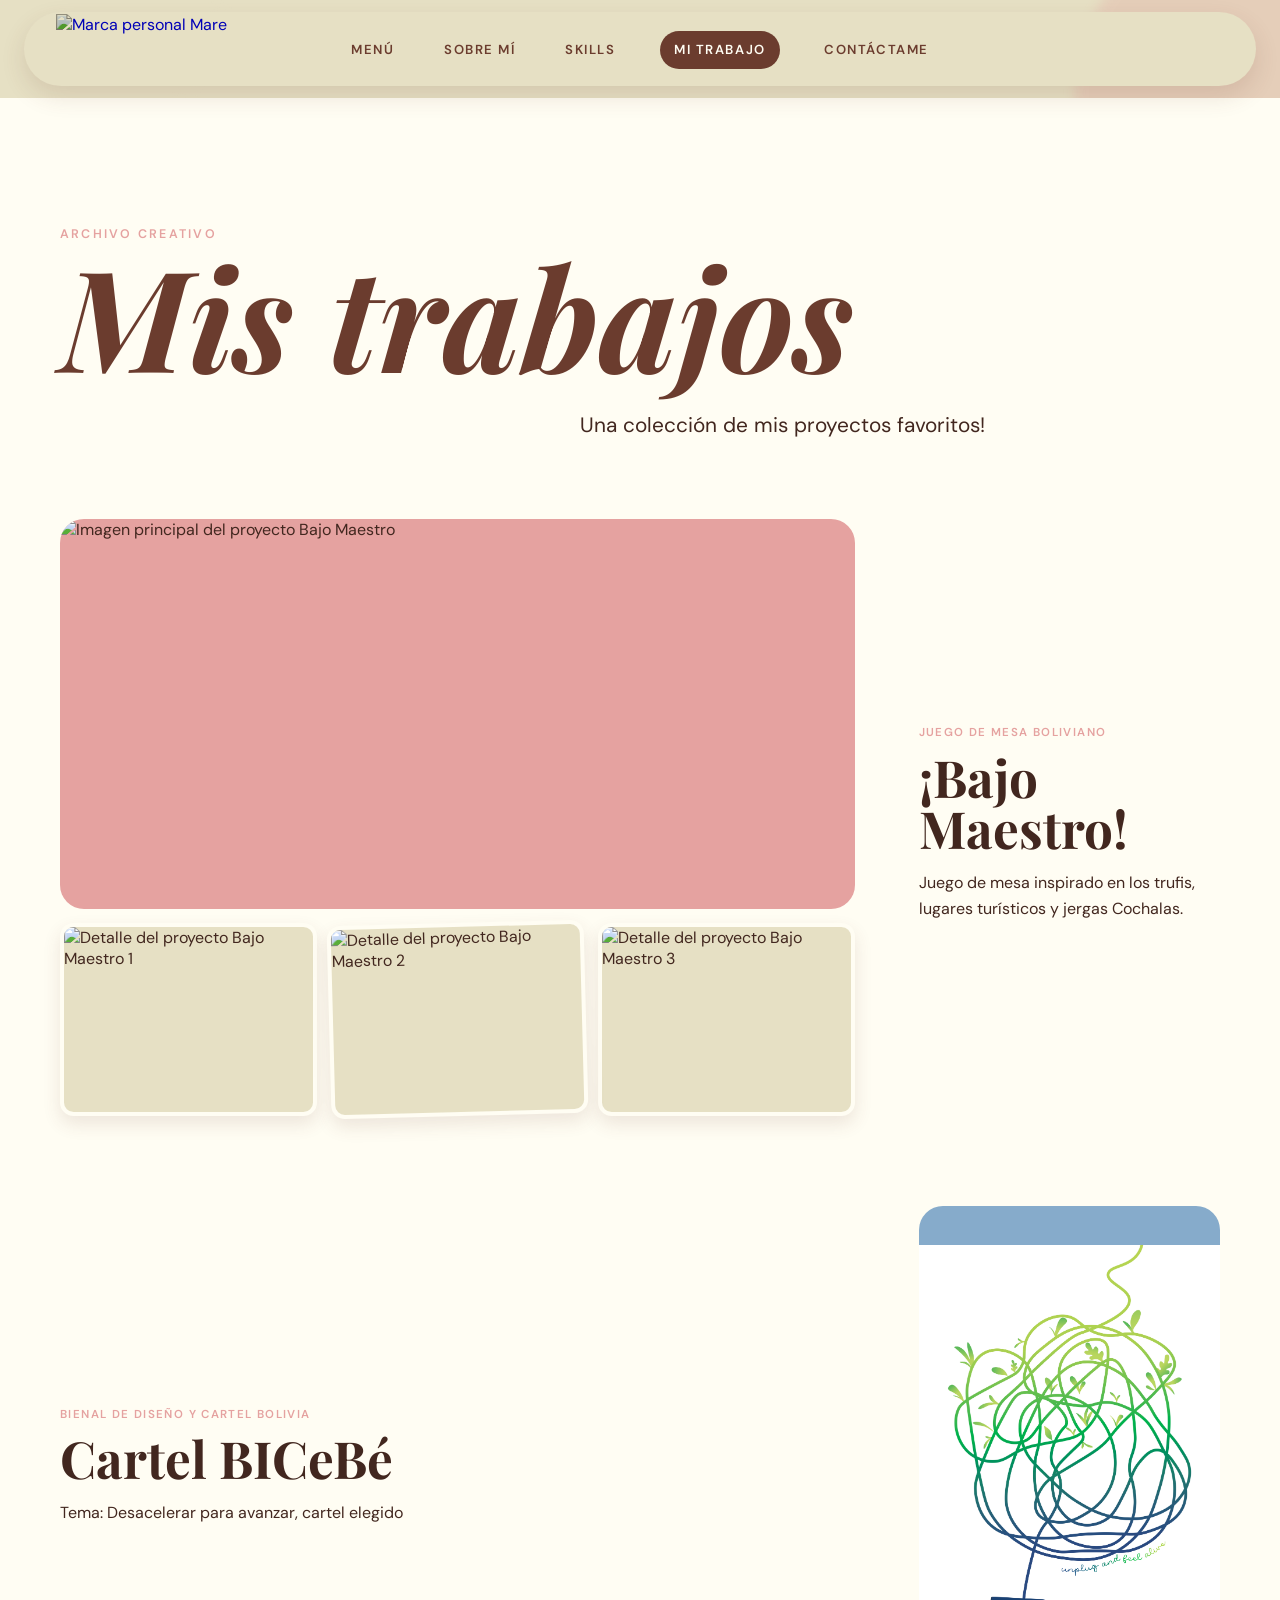
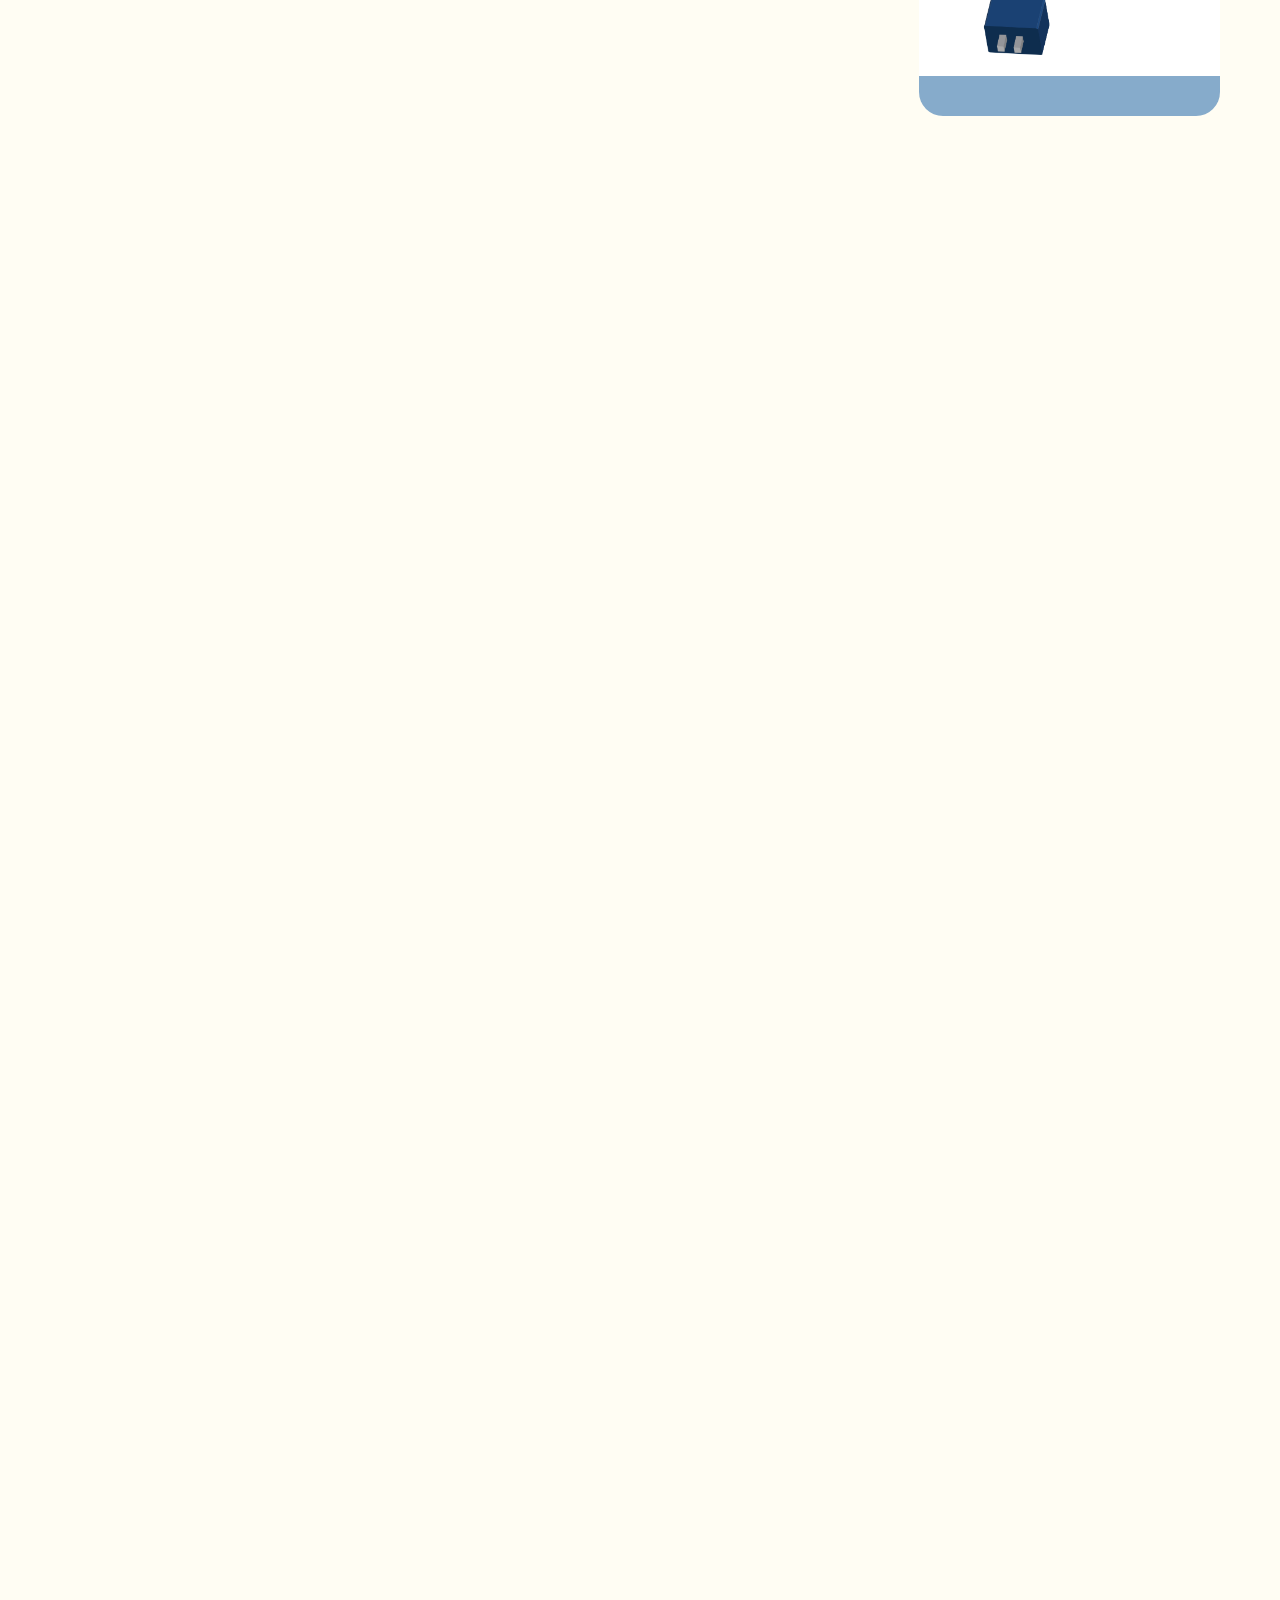
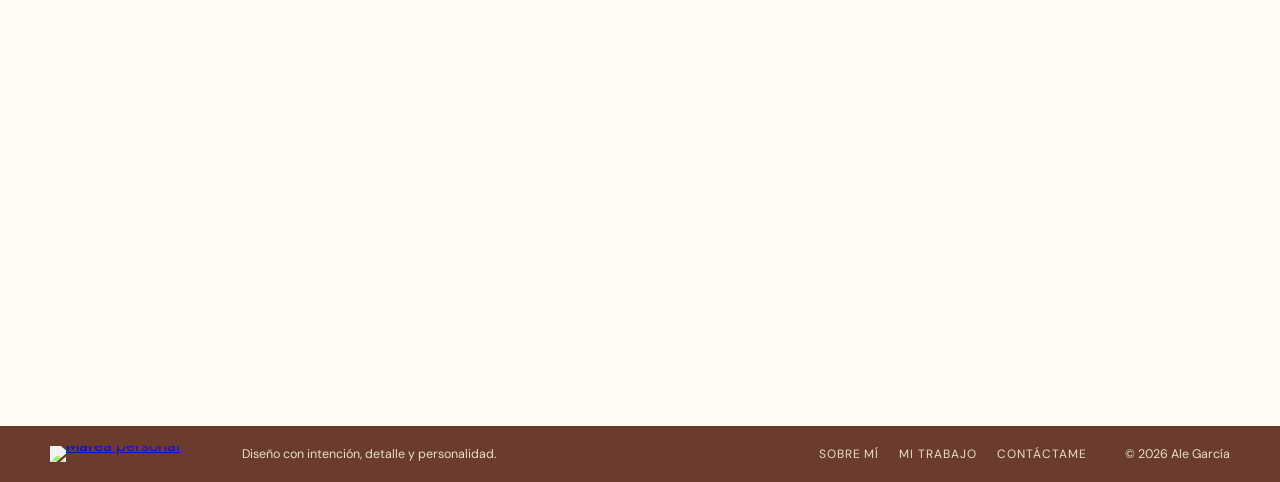
==== work.html @ 3af141eb "Add files via upload" ====
<!doctype html>
<html lang="es">

<head>
  <meta charset="UTF-8">
  <meta name="viewport" content="width=device-width, initial-scale=1.0">
  <meta name="description" content="Selección de proyectos creativos y digitales de Ale.">
  <title>Mi trabajo | Portfolio Ale Garcia</title>
  <link rel="preconnect" href="https://fonts.googleapis.com">
  <link rel="preconnect" href="https://fonts.gstatic.com" crossorigin>
  <link
    href="https://fonts.googleapis.com/css2?family=DM+Sans:wght@400;500;600&family=Playfair+Display:ital,wght@0,600;1,600&display=swap"
    rel="stylesheet">
  <link rel="stylesheet" href="styles.css">
</head>

<body class="inner-page">
  <header class="inner-header">
    <nav class="navbar" aria-label="Navegación principal">
      <a class="brand" href="index.html#home" aria-label="Ir al inicio">
        <img src="marcamare1.png" alt="Marca personal Mare">
      </a>
      <button class="menu-toggle" type="button" aria-expanded="false" aria-controls="main-menu" aria-label="Abrir menú">
        <span></span><span></span><span></span>
      </button>
      <ul class="nav-links" id="main-menu">
        <li><a class="nav-link" href="index.html#home">Menú</a></li>
        <li><a class="nav-link" href="index.html#about">Sobre mí</a></li>
        <li><a class="nav-link" href="index.html#skills">Skills</a></li>
        <li><a class="nav-link active" href="work.html" aria-current="page">Mi trabajo</a></li>
        <li><a class="nav-link" href="contact.html">contáctame</a></li>
      </ul>
    </nav>
  </header>

  <main class="page-main">
    <section class="page-intro reveal is-visible">
      <p class="eyebrow">Archivo creativo</p>
      <h1>Mis trabajos</h1>
      <p>Una colección de mis proyectos favoritos!</p>
    </section>

    <section class="projects-section" aria-label="Lista de proyectos">
      <article class="project-card project-pink reveal">
        <div class="project-gallery">
          <div class="project-visual project-visual-main">
            <img src="bajoomaestro.png" alt="Imagen principal del proyecto Bajo Maestro">
          </div>
          <div class="project-mini-grid" aria-label="Imágenes adicionales del proyecto">
            <figure class="project-mini-card"><img src="cartaamar.png" alt="Detalle del proyecto Bajo Maestro 1">
            </figure>
            <figure class="project-mini-card"><img src="cartamora.png" alt="Detalle del proyecto Bajo Maestro 2">
            </figure>
            <figure class="project-mini-card"><img src="cartaroja.png" alt="Detalle del proyecto Bajo Maestro 3">
            </figure>
          </div>
        </div>
        <div class="project-info">
          <p>Juego de mesa Boliviano</p>
          <h2>¡Bajo Maestro!</h2><span>Juego de mesa inspirado en los trufis, lugares turísticos y jergas
            Cochalas.</span>
        </div>
      </article>
      <article class="project-card project-blue reveal">
        <div class="project-visual">
          <img src="cartelbicebe.jpg" alt="Imagen principal del proyecto de experiencia web">
        </div>
        <div class="project-info">
          <p>Bienal de diseño y cartel Bolivia</p>
          <h2>Cartel BICeBé</h2><span>Tema: Desacelerar para avanzar, cartel elegido</span>
        </div>
      </article>
      <article class="project-card project-cream reveal">
        <div class="project-visual project-video-card" tabindex="0" role="button"
          data-youtube-url="https://www.youtube.com/watch?v=3AaPkpNVSSI"
          aria-label="Reproducir video de YouTube del proyecto de modelado 3D">
          <img class="project-video-poster" src="habitacion.png" alt="Vista previa del proyecto de modelado 3D">
          <div class="project-youtube" aria-hidden="true"></div>
          <h2 span class="video-hint">Pasa el cursor para reproducir</h2>
        </div>
        <div class="project-info">
          <p>Diseñ0 3D</p>
          <h2>Modelado 3D</h2><span>Creación de una tienda de vinilos en blender.</span>
        </div>
      </article>

      <div class="project-pair-row reveal" aria-label="Proyectos de diseño web">
        <div class="project-pair-heading">
          <p>Páginas web</p>
          <h2>Diseño web</h2>
          <span>Páginas web creadas con Visual Studio Code.</span>
        </div>
        <article class="project-card project-card-compact project-blue">
          <div class="project-visual project-image-landscape">
            <img src="flores.png" alt="Captura horizontal del primer proyecto web">
          </div>
        </article>

        <article class="project-card project-card-compact project-blue">
          <div class="project-visual project-image-landscape">
            <img src="annacokis.png" alt="Captura horizontal del segundo proyecto web">
          </div>
        </article>
      </div>

      <article class="project-card project-pink reveal">
        <div class="project-visual project-video-card" tabindex="0" role="button"
          data-youtube-url="https://www.youtube.com/watch?v=VHqSiFZloh0"
          aria-label="Reproducir video de YouTube del proyecto audiovisual 05">
          <img class="project-video-poster" src="cholita.png" alt="Vista previa del proyecto audiovisual 05">
          <div class="project-youtube" aria-hidden="true"></div>
          <h2 span class="video-hint">Pasa el cursor para reproducir</h2>
        </div>
        <div class="project-info">
          <p>Modeling digital</p>
          <h2>Cholita sin cabeza 3D</h2>
          <span>Creación de personaje esculpido en 3d en blender, de la leyende boliviana "La cholita sin
            cabeza".</span>
        </div>
      </article>
    </section>
  </main>

  <footer class="site-footer">
    <div class="footer-inner">
      <a class="footer-mark" href="index.html"><img src="maremarca.png" alt="Marca personal Mare"></a>
      <p>Diseño con intención, detalle y personalidad.</p>
      <nav class="footer-links" aria-label="Navegación del pie de página"><a href="index.html#about">Sobre mí</a><a
          href="work.html">Mi trabajo</a><a href="contact.html">contáctame</a></nav>
      <small>© <span data-current-year></span> Ale García</small>
    </div>
  </footer>
  <script src="https://code.jquery.com/jquery-3.7.1.min.js"></script>
  <script src="main.js"></script>
  <script src="jquery-interactions.js"></script>
</body>

</html>
---- styles.css ----
:root {
  --pastel-pink: #e5a2a0;
  --irish-coffee: #6b3c2e;
  --pearl-bush: #e6e0c4;
  --glacier: #86abcb;
  --ink: #42271f;
  --paper: #fffdf3;
  --nav-height: 5.5rem;
}

*,
*::before,
*::after {
  box-sizing: border-box;
}

html {
  scroll-behavior: smooth;
  scroll-padding-top: var(--nav-height);
}

body {
  margin: 0;
  overflow-x: clip;
  color: var(--ink);
  background: var(--pearl-bush);
  font-family: "DM Sans", sans-serif;
}

img,
svg {
  max-width: 100%;
}

main {
  overflow: hidden;
}

button,
a {
  -webkit-tap-highlight-color: transparent;
}

.site-header {
  position: relative;
  display: flex;
  min-height: 100svh;
  flex-direction: column;
  overflow: visible;
  padding-top: calc(4.65rem + 1.6rem);
  background: var(--glacier);
  isolation: auto;
}

.site-header::before,
.site-header::after,
.inner-header::before,
.inner-header::after {
  position: absolute;
  z-index: -1;
  width: clamp(12rem, 26vw, 26rem);
  aspect-ratio: 1;
  border-radius: 50%;
  content: "";
  filter: blur(6px);
  opacity: 0.28;
  pointer-events: none;
}

.site-header::before,
.inner-header::before {
  top: -11rem;
  left: -7rem;
  background: var(--pearl-bush);
  animation: floating-shape 9s ease-in-out infinite alternate;
}

.site-header::after,
.inner-header::after {
  right: -8rem;
  bottom: -10rem;
  background: var(--pastel-pink);
  animation: floating-shape 11s ease-in-out 1s infinite alternate-reverse;
}

.site-header::before,
.site-header::after {
  display: none;
}

.navbar {
  position: fixed;
  z-index: 1000;
  top: 0;
  right: 0;
  left: 0;
  display: grid;
  grid-template-columns: minmax(190px, 0.7fr) auto minmax(190px, 0.7fr);
  gap: 1.5rem;
  align-items: center;
  width: min(1280px, calc(100% - 3rem));
  min-height: 4.65rem;
  margin: 0.75rem auto 0;
  padding-inline: clamp(1rem, 2.5vw, 2rem);
  border: 0;
  border-radius: 999px;
  background: var(--pearl-bush);
  box-shadow: 0 10px 25px rgb(107 60 46 / 14%);
  isolation: isolate;
  animation: navigation-arrival 650ms ease-out both;
  transition: min-height 220ms ease, margin 220ms ease, background-color 220ms ease, box-shadow 220ms ease;
}

.navbar.is-scrolled {
  min-height: 4.15rem;
  margin-top: 0.4rem;
  background: rgb(230 224 196 / 94%);
  box-shadow: 0 12px 28px rgb(66 39 31 / 20%);
  backdrop-filter: blur(12px);
}

.navbar::before {
  content: none;
}

.brand {
  display: block;
  width: clamp(9.5rem, 14vw, 12.5rem);
  height: 4.4rem;
  justify-self: start;
  text-decoration: none;
}

.brand img {
  display: block;
  width: 100%;
  height: 100%;
  object-fit: contain;
  object-position: left center;
  mix-blend-mode: multiply;
  transition: transform 240ms ease;
}

.brand:hover img,
.brand:focus-visible img {
  transform: rotate(-2deg) scale(1.04);
}

.nav-links {
  display: flex;
  gap: clamp(1.2rem, 3vw, 2.7rem);
  align-items: center;
  justify-self: center;
  margin: 0;
  padding: 0;
  list-style: none;
}

.footer-mark img {
  display: block;
  width: 100%;
  height: auto;
  object-fit: contain;
  mix-blend-mode: normal;
  filter: brightness(1.75) contrast(0.9) saturate(0.85);
}

.nav-link {
  position: relative;
  padding: 0.65rem 0.35rem;
  border-radius: 999px;
  color: var(--irish-coffee);
  font-size: 0.82rem;
  font-weight: 600;
  letter-spacing: 0.12em;
  text-decoration: none;
  text-transform: uppercase;
  transition: color 180ms ease, background-color 180ms ease, transform 180ms ease;
}

.nav-link::after {
  display: none;
}

.nav-link:hover::after,
.nav-link:focus-visible::after,
.nav-link.active::after {
  right: 0;
  left: 0;
}

.nav-link:hover,
.nav-link:focus-visible {
  color: #51291f;
  background: rgba(182, 129, 54, 0.709);
  transform: translateY(-2px);
}

.nav-link.active,
.nav-link[aria-current="page"] {
  padding-inline: 0.9rem;
  color: var(--paper);
  background: var(--irish-coffee);
}

.nav-link:focus-visible,
.brand:focus-visible,
.menu-toggle:focus-visible {
  outline: 3px solid var(--paper);
  outline-offset: 4px;
}

.menu-toggle {
  display: none;
  width: 2.75rem;
  height: 2.75rem;
  padding: 0.65rem;
  border: 0;
  border-radius: 50%;
  background: rgb(230 224 196 / 78%);
  cursor: pointer;
  transition: background-color 180ms ease, transform 180ms ease;
}

.menu-toggle:hover {
  background: var(--pastel-pink);
  transform: rotate(4deg);
}

.menu-toggle span {
  display: block;
  width: 100%;
  height: 2px;
  margin-block: 4px;
  background: var(--irish-coffee);
  transition: transform 180ms ease, opacity 180ms ease;
}

.hero {
  position: relative;
  display: grid;
  width: 100%;
  min-height: 0;
  flex: 1;
  overflow: hidden;
  place-items: center;
  padding: clamp(0.75rem, 1.8vh, 1.25rem) clamp(1rem, 3vw, 2rem);
  isolation: isolate;
}

.hero::before {
  position: absolute;
  z-index: -1;
  inset: clamp(0.5rem, 1.5vw, 1.25rem) clamp(0.75rem, 2.5vw, 2.5rem);
  border-radius: clamp(1.5rem, 4vw, 3.5rem);
  background: url("hero-lace-texture.png") center / cover no-repeat;
  content: "";
  opacity: 0.25;
  pointer-events: none;
}

.mail-composition {
  position: relative;
  width: min(860px, 82vw);
  aspect-ratio: 1.28;
  filter: drop-shadow(0 28px 24px rgb(57 41 29 / 25%));
  isolation: isolate;
  transform-style: preserve-3d;
  transition: transform 240ms ease;
}

.mail-composition::after {
  position: absolute;
  z-index: 0;
  top: -3%;
  right: -11%;
  bottom: -3%;
  left: -11%;
  background: var(--pastel-pink);
  clip-path: polygon(2% 4%, 7% 1%, 12% 3%, 18% 0%, 24% 3%, 30% 1%, 36% 4%, 42% 1%,
      49% 3%, 56% 0%, 63% 3%, 70% 1%, 77% 4%, 84% 1%, 91% 3%, 98% 1%,
      100% 7%, 98% 14%, 100% 21%, 98% 28%, 100% 35%, 98% 42%, 100% 50%,
      98% 58%, 100% 66%, 98% 74%, 100% 82%, 98% 90%, 100% 97%, 94% 100%,
      87% 97%, 80% 100%, 73% 97%, 66% 100%, 59% 97%, 52% 100%, 45% 97%,
      38% 100%, 31% 97%, 24% 100%, 17% 97%, 10% 100%, 2% 97%, 0% 91%,
      2% 84%, 0% 77%, 2% 70%, 0% 63%, 2% 56%, 0% 49%, 2% 42%, 0% 35%,
      2% 28%, 0% 21%, 2% 14%, 0% 7%);
  content: "";
}

.mail-composition::before {
  position: absolute;
  z-index: 1;
  top: 10%;
  right: 4%;
  bottom: 4%;
  left: 4%;
  border: 1px solid rgb(107 60 46 / 12%);
  background:
    linear-gradient(135deg, rgb(255 255 255 / 40%), transparent 45%),
    var(--pearl-bush);
  box-shadow: 0 12px 35px rgb(107 60 46 / 12%);
  content: "";
}

.postcard-wrap {
  position: absolute;
  z-index: 2;
  top: 3%;
  left: 50%;
  width: 76%;
  aspect-ratio: 1.62;
  transform: translateX(-50%) rotate(-2deg);
  transition: transform 350ms ease;
}

.postcard {
  display: block;
  width: 100%;
  height: 100%;
  aspect-ratio: 1.62;
  border: 0;
  border-radius: 2px;
  box-shadow: 0 16px 30px rgb(63 34 25 / 30%);
  object-fit: cover;
  transition: filter 350ms ease;
}

.envelope-front {
  position: absolute;
  z-index: 4;
  right: 1%;
  bottom: 0;
  left: 1%;
  display: grid;
  height: 58%;
  padding-top: 23%;
  color: var(--pearl-bush);
  background:
    linear-gradient(155deg, rgb(255 255 255 / 18%), transparent 35%),
    var(--glacier);
  clip-path: polygon(0 0, 50% 31%, 100% 0, 100% 100%, 0 100%);
  place-content: center;
  text-align: center;
}

.envelope-front::after {
  position: absolute;
  right: 0;
  bottom: 0;
  left: 0;
  height: 54%;
  background:
    linear-gradient(31deg, transparent 49.7%, rgb(66 39 31 / 10%) 50%, transparent 50.3%),
    linear-gradient(-31deg, transparent 49.7%, rgb(66 39 31 / 10%) 50%, transparent 50.3%);
  content: "";
  pointer-events: none;
}

.envelope-front p,
.envelope-front span {
  position: relative;
  z-index: 1;
  margin: 0;
  text-transform: uppercase;
}

.envelope-front p {
  font-family: "Playfair Display", serif;
  font-size: clamp(1.5rem, 3vw, 2.7rem);
  font-style: italic;
  text-transform: none;
}

.envelope-front span {
  margin-top: 0.4rem;
  font-size: clamp(0.55rem, 1vw, 0.72rem);
  font-weight: 600;
  letter-spacing: 0.18em;
}

.portfolio-title {
  position: absolute;
  z-index: 3;
  top: 50%;
  left: 50%;
  width: 92%;
  margin: 0;
  color: var(--pearl-bush);
  font-family: "Playfair Display", serif;
  font-size: clamp(1.5rem, 5.6vw, 5rem);
  font-style: italic;
  font-weight: 800;
  letter-spacing: clamp(0.02em, 0.3vw, 0.07em);
  line-height: 1;
  text-shadow: 0 4px 12px rgb(66 39 31 / 55%);
  pointer-events: none;
  text-align: center;
  transform: translate(-50%, -50%);
  animation: title-pulse 3.5s ease-in-out infinite;
}

@keyframes title-pulse {

  0%,
  100% {
    opacity: 0;
    transform: translate(-50%, calc(-50% + 8px));
  }

  25%,
  70% {
    opacity: 1;
    transform: translate(-50%, -50%);
  }
}

.mail-composition:hover .postcard-wrap,
.mail-composition.is-active .postcard-wrap {
  transform: translateX(-50%) translateY(-2.5%) rotate(-0.5deg) scale(1.015);
}

.mail-composition:hover .postcard,
.mail-composition.is-active .postcard {
  filter: saturate(1.10) contrast(1.05);
}

.content-section {
  padding: clamp(3rem, 7vw, 9rem) 1.5rem;
}

.section-inner {
  width: min(1020px, 100%);
  margin-inline: auto;
}

.eyebrow {
  margin: 0 0 0.8rem;
  color: var(--pastel-pink);
  font-size: 0.78rem;
  font-weight: 600;
  letter-spacing: 0.18em;
  text-transform: uppercase;
}

.content-section h2 {
  margin: 0;
  color: var(--irish-coffee);
  font-family: "Playfair Display", serif;
  font-size: clamp(3.2rem, 8vw, 7rem);
  font-style: italic;
  line-height: 0.95;
}

.about-section {
  position: relative;
  overflow: hidden;
  background: var(--pearl-bush);
}

.about-section::before {
  position: absolute;
  top: 3%;
  right: -8rem;
  width: clamp(15rem, 30vw, 28rem);
  aspect-ratio: 1;
  border: 1px solid rgb(107 60 46 / 14%);
  border-radius: 50%;
  box-shadow: inset 0 0 0 3rem rgb(229 162 160 / 10%);
  content: "";
}

.about-grid,
.work-grid {
  display: grid;
  grid-template-columns: minmax(0, 0.9fr) minmax(280px, 1.1fr);
  gap: clamp(2rem, 8vw, 8rem);
  align-items: center;
}

.about-grid {
  align-items: start;
}

.about-heading {
  position: sticky;
  top: calc(var(--nav-height) + 2rem);
}

.about-card {
  position: relative;
  display: grid;
  min-height: 18rem;
  margin-top: clamp(2rem, 5vw, 4rem);
  padding: 2rem;
  overflow: hidden;
  border: 0;
  border-radius: 1.5rem 4rem 1.5rem 4rem;
  color: var(--pearl-bush);
  background: var(--pastel-pink);
  box-shadow: 1rem 1rem 0 var(--glacier);
  place-content: center;
  font: inherit;
  text-align: center;
  cursor: pointer;
  transform: rotate(-2deg);
  transition: border-radius 350ms ease, box-shadow 350ms ease, transform 350ms ease;
}

.about-card:hover,
.about-card:focus-visible,
.about-card.is-active {
  border-radius: 4rem 1.5rem 4rem 1.5rem;
  box-shadow: 0.65rem 0.65rem 0 var(--irish-coffee);
  outline: 0;
  transform: rotate(0deg) translateY(-0.35rem);
}

.about-card img {
  width: 100%;
  height: clamp(22rem, 32vw, 28rem);
  margin-inline: auto;
  border-radius: 1.15rem 2.5rem 1.15rem 2.5rem;
  object-fit: contain;
  object-position: center;
  filter: none;
  mix-blend-mode: normal;
}

.about-card p {
  margin: 0.5rem 0 0.25rem;
  color: var(--irish-coffee);
  font-family: "Playfair Display", serif;
  font-size: 1.5rem;
  font-style: italic;
}

.about-card small {
  color: var(--irish-coffee);
  font-size: 0.68rem;
  font-weight: 600;
  letter-spacing: 0.16em;
  text-transform: uppercase;
}

.about-star {
  position: absolute;
  top: 1.25rem;
  right: 1.5rem;
  color: var(--pearl-bush);
  font-size: 2rem;
  animation: star-spin 6s linear infinite;
}

@keyframes star-spin {
  to {
    transform: rotate(360deg);
  }
}

.about-copy {
  max-width: 44rem;
  font-size: clamp(1rem, 1.5vw, 1.15rem);
  line-height: 1.8;
}

.about-copy h3 {
  margin: 0 0 1.25rem;
  color: var(--irish-coffee);
  font-family: "Playfair Display", serif;
  font-size: clamp(2rem, 4vw, 3.5rem);
  font-style: italic;
  line-height: 1.05;
}

.about-lead {
  margin-bottom: 2rem;
  font-size: clamp(1.2rem, 2.2vw, 1.65rem);
  line-height: 1.45;
}

.about-story-grid {
  display: grid;
  grid-template-columns: repeat(2, minmax(0, 1fr));
  gap: 1rem;
}

.about-story-grid p {
  margin: 0;
  padding: 1.25rem;
  border-top: 3px solid var(--glacier);
  border-radius: 0 0 1rem 1rem;
  background: rgb(255 253 243 / 48%);
  font-size: 0.96rem;
  line-height: 1.65;
}

.about-story-grid strong {
  display: block;
  margin-bottom: 0.35rem;
  color: var(--irish-coffee);
  font-family: "Playfair Display", serif;
  font-size: 1.2rem;
}

.changing-word {
  display: inline-block;
  min-width: 6.5ch;
  padding-inline: 0.3em;
  color: var(--pearl-bush);
  background: var(--irish-coffee);
  transform: rotate(-2deg);
  transition: opacity 180ms ease, transform 180ms ease;
}

.changing-word.is-changing {
  opacity: 0;
  transform: rotate(2deg) translateY(0.3rem);
}

.about-details {
  display: grid;
  grid-template-columns: repeat(3, minmax(0, 1fr));
  gap: 1rem;
  margin-block: 2rem;
}

.about-detail {
  min-height: 10rem;
  padding: 1rem;
  border: 1px solid rgb(107 60 46 / 16%);
  border-radius: 1rem;
  background: var(--paper);
  box-shadow: 0 8px 20px rgb(107 60 46 / 7%);
  transition: color 200ms ease, background-color 200ms ease, transform 200ms ease;
}

.about-detail:hover {
  color: var(--paper);
  background: var(--irish-coffee);
  transform: translateY(-0.35rem);
}

.about-detail>span {
  display: block;
  margin-bottom: 0.75rem;
  color: var(--irish-coffee);
  font-size: 0.72rem;
  font-weight: 600;
  letter-spacing: 0.15em;
  text-transform: uppercase;
}

.about-detail:hover>span {
  color: var(--pastel-pink);
}

.about-detail strong {
  display: block;
  margin-bottom: 0.45rem;
  font-family: "Playfair Display", serif;
  font-size: 1.15rem;
}

.about-detail p {
  margin: 0;
  font-size: 0.82rem;
  line-height: 1.5;
}

.interest-block {
  margin-bottom: 2rem;
}

.interest-title {
  display: block;
  margin-bottom: 0.75rem;
  color: var(--irish-coffee);
  font-size: 0.72rem;
  font-weight: 600;
  letter-spacing: 0.15em;
  text-transform: uppercase;
}

.interest-list {
  display: grid;
  grid-template-columns: repeat(5, minmax(0, 1fr));
  gap: 0.65rem;
}

.interest-list span {
  display: grid;
  min-height: 4.5rem;
  padding: 0.65rem;
  place-items: center;
  border: 1px solid rgb(107 60 46 / 22%);
  border-radius: 0.85rem;
  background: var(--paper);
  font-size: 0.78rem;
  text-align: center;
  transition: color 180ms ease, background-color 180ms ease, transform 180ms ease;
}

.interest-list span:hover {
  color: var(--paper);
  background: var(--glacier);
  transform: translateY(-3px) rotate(-2deg);
}

.text-link {
  display: inline-flex;
  gap: 0.7rem;
  align-items: center;
  color: var(--irish-coffee);
  font-weight: 600;
  text-underline-offset: 0.35rem;
}

.skills-section {
  background: var(--irish-coffee);
}

.skills-section h2 {
  color: var(--pearl-bush);
}

.skills-section .section-inner {
  width: min(1500px, 100%);
}

.skills-grid {
  display: grid;
  grid-template-columns: none;
  grid-auto-columns: minmax(165px, 1fr);
  grid-auto-flow: column;
  gap: 0.85rem;
  margin-top: clamp(2.5rem, 6vw, 5rem);
  padding: 0.5rem 0.25rem 1.25rem;
  overflow-x: auto;
  overscroll-behavior-inline: contain;
  scrollbar-color: var(--pastel-pink) rgb(230 224 196 / 15%);
  scrollbar-width: thin;
  scroll-snap-type: inline proximity;
}

.skills-grid::-webkit-scrollbar {
  height: 0.55rem;
}

.skills-grid::-webkit-scrollbar-track {
  border-radius: 999px;
  background: rgb(230 224 196 / 15%);
}

.skills-grid::-webkit-scrollbar-thumb {
  border-radius: 999px;
  background: var(--pastel-pink);
}

.skill-card {
  min-height: 19rem;
  padding: 0.85rem;
  border: 0;
  border-radius: 1.2rem;
  color: var(--irish-coffee);
  background: var(--pastel-pink);
  scroll-snap-align: start;
  transition: box-shadow 220ms ease, transform 220ms ease;
}

.skill-card:hover {
  box-shadow: 0 16px 30px rgb(0 0 0 / 18%);
  transform: translateY(-0.5rem);
}

.card-number {
  display: block;
  padding: 0.35rem 0.4rem;
  color: var(--irish-coffee);
  font-size: 0.8rem;
  letter-spacing: 0.15em;
}

.skill-card h3 {
  margin: 1.1rem 0 0.55rem;
  padding-inline: 0.4rem;
  font-family: "Playfair Display", serif;
  font-size: clamp(1.5rem, 3vw, 2.15rem);
}

.skill-card p {
  margin: 0;
  padding: 0 0.4rem 0.5rem;
  font-size: 0.92rem;
}

.skill-card-media {
  display: grid;
  width: 100%;
  aspect-ratio: 5 / 4;
  overflow: hidden;
  padding: 0;
  border: 3px solid rgb(255 253 243 / 55%);
  border-radius: 0.8rem;
  color: var(--irish-coffee);
  background: var(--pearl-bush);
  box-shadow: inset 0 0 0 1px rgb(107 60 46 / 12%);
  transition: background-color 200ms ease, transform 200ms ease;
}

.skill-card-media img {
  display: block;
  width: 100%;
  height: 100%;
  object-fit: cover;
  object-position: center;
  filter: saturate(0.92) contrast(1.02);
  transition: transform 350ms ease;
}

.skill-card:hover .skill-card-media {
  background: var(--paper);
  transform: scale(0.98);
}

.skill-card:hover .skill-card-media img {
  filter: saturate(1.05) contrast(1.04);
  transform: scale(1.06);
}

.skill-card p,
.section-description {
  line-height: 1.7;
}

.work-section {
  background: var(--pastel-pink);
}

.work-preview-card {
  width: min(100%, 34rem);
  justify-self: end;
  padding: 0.85rem;
  border-radius: 1.4rem;
  background: var(--paper);
  box-shadow: 0 18px 38px rgb(107 60 46 / 16%);
  transform: rotate(1deg);
  transition: box-shadow 250ms ease, transform 250ms ease;
}

.work-preview-card:hover {
  box-shadow: 0 24px 46px rgb(107 60 46 / 22%);
  transform: rotate(0deg) translateY(-0.4rem);
}

.work-preview-image {
  position: relative;
  display: block;
  aspect-ratio: 4 / 3;
  overflow: hidden;
  border-radius: 1rem;
  background: var(--pearl-bush);
}

.work-preview-image img {
  display: block;
  width: 100%;
  height: 100%;
  object-fit: contain;
  object-position: center center;
  transition: filter 300ms ease, transform 400ms ease;
}

.work-preview-image>span {
  position: absolute;
  right: 1rem;
  bottom: 1rem;
  padding: 0.65rem 0.9rem;
  border-radius: 999px;
  color: var(--paper);
  background: var(--irish-coffee);
  font-size: 0.75rem;
  opacity: 0;
  transform: translateY(0.5rem);
  transition: opacity 250ms ease, transform 250ms ease;
}

.work-preview-image:hover img,
.work-preview-image:focus-visible img {
  filter: saturate(1.08);
  transform: scale(1.04);
}

.work-preview-image:hover>span,
.work-preview-image:focus-visible>span {
  opacity: 1;
  transform: translateY(0);
}

.work-preview-info {
  display: flex;
  gap: 1rem;
  align-items: end;
  justify-content: space-between;
  padding: 1.2rem 0.5rem;
}

.work-preview-info small {
  color: var(--irish-coffee);
  font-size: 0.65rem;
  font-weight: 600;
  letter-spacing: 0.1em;
  text-transform: uppercase;
}

.work-preview-info h3 {
  margin: 0.35rem 0 0;
  color: var(--irish-coffee);
  font-family: "Playfair Display", serif;
  font-size: clamp(1.5rem, 3vw, 2.25rem);
}

.work-preview-info p {
  margin: 0;
  font-size: 0.72rem;
  text-align: right;
}

.work-preview-card .primary-button {
  width: 100%;
}

.section-description {
  max-width: 34rem;
  margin: 2rem 0 0;
  font-size: 1.08rem;
}

.primary-button {
  display: inline-flex;
  gap: 0.85rem;
  align-items: center;
  justify-content: center;
  justify-self: end;
  min-height: 3.6rem;
  padding: 0.9rem 1.5rem;
  border-radius: 999px;
  color: var(--pearl-bush);
  background: var(--irish-coffee);
  font-weight: 600;
  text-decoration: none;
  transition: transform 180ms ease, box-shadow 180ms ease;
}

.primary-button:hover,
.primary-button:focus-visible {
  box-shadow: 0 10px 20px rgb(107 60 46 / 25%);
  transform: translateY(-3px);
}

.reveal {
  opacity: 0;
  transform: translateY(2rem);
  transition: opacity 650ms ease, transform 650ms ease;
}

.reveal.is-visible {
  opacity: 1;
  transform: translateY(0);
}

.site-footer {
  padding: 1.25rem 1.5rem;
  color: var(--pearl-bush);
  background: var(--irish-coffee);
}

.footer-inner {
  display: grid;
  grid-template-columns: auto minmax(180px, 1fr) auto auto;
  gap: clamp(1rem, 3vw, 2.5rem);
  align-items: center;
  width: min(1180px, 100%);
  margin-inline: auto;
}

.footer-inner p,
.footer-inner small {
  margin: 0;
  font-size: 0.78rem;
}

.footer-mark {
  display: block;
  width: clamp(8rem, 12vw, 11rem);
  line-height: 0;
}

.footer-links {
  display: flex;
  gap: 1.25rem;
}

.footer-links a {
  color: inherit;
  font-size: 0.75rem;
  letter-spacing: 0.08em;
  text-decoration: none;
  text-transform: uppercase;
}

.footer-links a:hover,
.footer-links a:focus-visible {
  color: var(--pastel-pink);
}

.inner-page {
  background: var(--paper);
}

.inner-header {
  position: relative;
  z-index: 10;
  overflow: clip;
  min-height: calc(4.65rem + 1.5rem);
  padding-top: calc(4.65rem + 1.5rem);
  padding-bottom: 0;
  background-color: var(--pearl-bush);
  background-size: 180% 180%;
  animation: header-background 12s ease-in-out infinite alternate;
  isolation: isolate;
}

@keyframes header-background {
  from {
    background-position: 0 0, 0% 50%;
  }

  to {
    background-position: 14px 14px, 100% 50%;
  }
}

@keyframes floating-shape {
  from {
    transform: translate3d(0, 0, 0) scale(0.92);
  }

  to {
    transform: translate3d(2.5rem, 1.5rem, 0) scale(1.08);
  }
}

@keyframes navigation-arrival {
  from {
    opacity: 0;
    transform: translateY(-1rem);
  }

  to {
    opacity: 1;
    transform: translateY(0);
  }
}

.page-main {
  overflow: clip;
}

.page-intro,
.projects-section,
.contact-layout {
  width: min(1160px, calc(100% - 3rem));
  margin-inline: auto;
}

.page-intro {
  padding: clamp(5rem, 10vw, 8rem) 0 clamp(3rem, 6vw, 5rem);
}

.page-intro h1,
.contact-copy h1 {
  margin: 0;
  color: var(--irish-coffee);
  font-family: "Playfair Display", serif;
  font-size: clamp(3.8rem, 11vw, 9rem);
  font-style: italic;
  line-height: 0.85;
}

.page-intro>p:last-child {
  max-width: 40rem;
  margin: 2rem 0 0 auto;
  font-size: clamp(1rem, 2vw, 1.3rem);
  line-height: 1.7;
}

.projects-section {
  display: grid;
  gap: clamp(3rem, 7vw, 6rem);
  padding-bottom: clamp(5rem, 10vw, 9rem);
}

.project-card {
  display: grid;
  grid-template-columns: minmax(0, 1.45fr) minmax(240px, 0.55fr);
  gap: clamp(1.5rem, 5vw, 4rem);
  align-items: center;
}

.project-card:nth-child(even) .project-visual {
  order: 2;
}

.project-pair-row {
  display: grid;
  grid-template-columns: repeat(2, minmax(0, 1fr));
  gap: clamp(1rem, 3vw, 2rem);
}

.project-pair-heading {
  grid-column: 1 / -1;
  max-width: 42rem;
  text-align: left;
}

.project-pair-heading p {
  margin: 0;
  color: var(--pastel-pink);
  font-size: 0.72rem;
  font-weight: 600;
  letter-spacing: 0.12em;
  text-transform: uppercase;
}

.project-pair-heading h2 {
  margin: 0.35rem 0 0.75rem;
  font-family: "Playfair Display", serif;
  font-size: clamp(2rem, 4vw, 3.5rem);
  line-height: 1;
}

.project-pair-heading>span {
  line-height: 1.6;
}

.project-card-compact {
  display: block;
}

.project-card-compact .project-image-landscape {
  min-height: 0;
  aspect-ratio: 16 / 10;
}

.project-card-compact .project-info {
  padding: 1.25rem 0.25rem 0;
}

.project-card-compact .project-info h2 {
  margin-bottom: 0.65rem;
  font-size: clamp(1.8rem, 3.5vw, 3rem);
}

.project-gallery {
  display: grid;
  gap: 0.9rem;
}

.project-gallery .project-visual-main {
  min-height: clamp(240px, 32vw, 390px);
}

.project-mini-grid {
  display: grid;
  grid-template-columns: repeat(3, minmax(0, 1fr));
  gap: 0.75rem;
}

.project-mini-card {
  aspect-ratio: 4 / 3;
  margin: 0;
  overflow: hidden;
  border: 4px solid var(--paper);
  border-radius: 0.85rem;
  background: var(--pearl-bush);
  box-shadow: 0 8px 18px rgb(107 60 46 / 12%);
  transition: box-shadow 220ms ease, transform 220ms ease;
}

.project-mini-card:nth-child(2) {
  transform: rotate(-1.5deg);
}

.project-mini-card:hover {
  z-index: 1;
  box-shadow: 0 14px 25px rgb(107 60 46 / 20%);
  transform: translateY(-0.3rem) rotate(0deg);
}

.project-mini-card img {
  display: block;
  width: 100%;
  height: 100%;
  object-fit: cover;
  transition: transform 300ms ease;
}

.project-mini-card:hover img {
  transform: scale(1.06);
}

.project-visual {
  position: relative;
  display: flex;
  min-height: clamp(280px, 43vw, 510px);
  padding: clamp(1.5rem, 4vw, 3rem);
  align-items: center;
  justify-content: center;
  overflow: hidden;
  border-radius: 1.5rem;
}

.project-visual::before {
  content: none;
}

.project-visual::after {
  content: none;
}

.project-visual>img {
  position: absolute;
  z-index: 0;
  inset: 0;
  width: 100%;
  height: 100%;
  object-fit: contain;
  object-position: center;
  filter: none;
  opacity: 1;
  transition: transform 450ms ease;
}

.project-visual:hover>img {
  filter: none;
  opacity: 1;
  transform: scale(1.045);
}

.project-image-landscape {
  width: 100%;
  min-height: clamp(340px, 40vw, 500px);
  aspect-ratio: 3 / 2;
  justify-self: center;
}

.project-image-landscape>img {
  object-fit: cover;
}

.project-web-pair {
  grid-template-columns: 1fr;
  gap: 2rem;
}

.project-image-pair {
  display: grid;
  grid-template-columns: repeat(2, minmax(0, 1fr));
  gap: 0.85rem;
  width: 100%;
  min-height: clamp(320px, 43vw, 510px);
  padding: 0.85rem;
  aspect-ratio: auto;
  background: var(--glacier);
}

.project-image-pair figure {
  min-height: 100%;
  aspect-ratio: auto;
  margin: 0;
  overflow: hidden;
  border: 4px solid var(--paper);
  border-radius: 1rem;
  background: var(--pearl-bush);
  box-shadow: 0 10px 24px rgb(66 39 31 / 14%);
}

.project-web-pair .project-info {
  display: block;
  width: min(42rem, 100%);
  justify-self: start;
  text-align: left;
}

.project-web-pair .project-info h2 {
  margin: 0.35rem 0 0.85rem;
}

.project-web-pair .project-info p {
  margin: 0;
}

.project-web-pair .project-info>span {
  display: block;
  max-width: 34rem;
}

.project-image-pair figure:nth-child(2) {
  transform: rotate(1deg);
}

.project-image-pair img {
  display: block;
  width: 100%;
  height: 100%;
  object-fit: cover;
  object-position: center;
  transition: transform 350ms ease;
}

.project-image-pair figure:hover img {
  transform: scale(1.04);
}

.project-video-card {
  cursor: pointer;
}

.project-video-card:focus-visible {
  outline: 3px solid var(--pastel-pink);
  outline-offset: 4px;
}

.project-video-poster,
.project-youtube {
  transition: opacity 260ms ease, transform 450ms ease;
}

.project-youtube {
  position: absolute;
  z-index: 1;
  inset: 0;
  width: 100%;
  height: 100%;
  background: var(--pearl-bush);
  opacity: 0;
  pointer-events: none;
}

.project-youtube iframe {
  display: block;
  width: 100%;
  height: 100%;
  border: 0;
}

.project-video-card.is-playing .project-youtube {
  opacity: 1;
}

.project-video-card.is-playing .project-video-poster {
  opacity: 0;
}

.video-hint {
  position: absolute;
  z-index: 3;
  right: 1rem;
  bottom: 1rem;
  left: auto;
  top: auto;
  padding: 0.55rem 0.8rem;
  border-radius: 999px;
  color: var(--paper);
  background: var(--irish-coffee);
  font-size: 0.68rem;
  letter-spacing: 0.04em;
  opacity: 1;
  transition: opacity 200ms ease;
}

.project-video-card.is-playing .video-hint {
  opacity: 0;
}

.project-visual span {
  position: absolute;
  top: 1.5rem;
  left: 1.5rem;
  z-index: 3;
  color: var(--paper);
  font-size: 0.75rem;
  letter-spacing: 0.15em;
}

.project-visual strong {
  position: relative;
  z-index: 3;
  color: var(--paper);
  font-family: "Playfair Display", serif;
  font-size: clamp(2.4rem, 6vw, 5.6rem);
  font-style: italic;
  font-weight: 600;
  line-height: 0.88;
  text-align: center;
}

.project-pink .project-visual {
  background: var(--pastel-pink);
}

.project-blue .project-visual {
  background: var(--glacier);
}

.project-cream .project-visual {
  background: var(--pearl-bush);
}

.project-info p {
  color: var(--pastel-pink);
  font-size: 0.72rem;
  font-weight: 600;
  letter-spacing: 0.12em;
  text-transform: uppercase;
}

.project-info h2 {
  margin: 0 0 1rem;
  font-family: "Playfair Display", serif;
  font-size: clamp(2rem, 4vw, 3.5rem);
  line-height: 1;
}

.project-info>span {
  line-height: 1.6;
}

.contact-main {
  position: relative;
  overflow: hidden;
  background: var(--pearl-bush);
  isolation: isolate;
}

.contact-page .navbar {
  background: var(--pastel-pink);
  box-shadow: 0 10px 25px rgb(107 60 46 / 18%);
}

.contact-page .navbar.is-scrolled {
  background: rgb(229 162 160 / 96%);
  box-shadow: 0 12px 28px rgb(107 60 46 / 24%);
}

.contact-main::before,
.contact-main::after {
  position: absolute;
  z-index: -1;
  border-radius: 50%;
  content: "";
}

.contact-main::before {
  top: -12rem;
  right: -10rem;
  width: clamp(22rem, 48vw, 48rem);
  aspect-ratio: 1;
  background: var(--pastel-pink);
}

.contact-main::after {
  bottom: -16rem;
  left: -12rem;
  width: clamp(20rem, 42vw, 42rem);
  aspect-ratio: 1;
  background: var(--glacier);
  opacity: 0.55;
}

.contact-layout {
  display: grid;
  grid-template-columns: minmax(0, 0.92fr) minmax(360px, 1.08fr);
  gap: clamp(3rem, 7vw, 7rem);
  align-items: center;
  min-height: calc(100svh - var(--nav-height));
  padding-block: clamp(4rem, 8vw, 7.5rem);
}

.contact-copy h1 {
  font-size: clamp(3.5rem, 8vw, 7.2rem);
  text-wrap: balance;
}

.contact-copy>p:not(.eyebrow) {
  max-width: 34rem;
  margin-top: 2rem;
  font-size: 1.05rem;
  line-height: 1.75;
}

.contact-note {
  display: inline-flex;
  gap: 0.65rem;
  align-items: center;
  margin-top: 1.5rem;
  padding: 0.6rem 0.9rem;
  border-radius: 999px;
  color: var(--paper);
  background: var(--irish-coffee);
  font-size: 0.78rem;
  font-weight: 600;
}

.contact-note>span {
  color: var(--pastel-pink);
}

.contact-mini-grid {
  display: grid;
  grid-template-columns: repeat(3, minmax(0, 1fr));
  gap: 0.65rem;
  margin-top: 2rem;
}

.contact-mini-grid article {
  display: grid;
  min-height: 8.5rem;
  padding: 0.85rem;
  border: 1px solid rgb(107 60 46 / 16%);
  border-radius: 1rem;
  background: rgb(255 253 243 / 68%);
  box-shadow: 0 8px 18px rgb(107 60 46 / 7%);
  transition: color 200ms ease, background-color 200ms ease, transform 200ms ease;
}

.contact-mini-grid article:hover {
  color: var(--paper);
  background: var(--irish-coffee);
  transform: translateY(-0.35rem);
}

.contact-mini-grid article>span {
  color: var(--pastel-pink);
  font-size: 0.68rem;
  letter-spacing: 0.12em;
}

.contact-mini-grid strong {
  align-self: end;
  font-family: "Playfair Display", serif;
  font-size: 1rem;
}

.contact-mini-grid small {
  font-size: 0.66rem;
  line-height: 1.35;
}

.contact-form {
  padding: clamp(1.5rem, 4vw, 3rem);
  border: 0;
  border-radius: 2rem 5rem 2rem 5rem;
  background: var(--paper);
  box-shadow:
    1rem 1rem 0 var(--glacier),
    0 25px 55px rgb(107 60 46 / 14%);
}

.contact-form-heading {
  display: flex;
  gap: 1rem;
  align-items: center;
  margin-bottom: 2rem;
  padding-bottom: 1.25rem;
  border-bottom: 1px solid rgb(107 60 46 / 16%);
}

.contact-form-heading>span {
  color: var(--pastel-pink);
  font-size: 2rem;
}

.contact-form-heading small {
  color: var(--irish-coffee);
  font-size: 0.64rem;
  font-weight: 600;
  letter-spacing: 0.12em;
  text-transform: uppercase;
}

.contact-form-heading h2 {
  margin: 0.25rem 0 0;
  color: var(--irish-coffee);
  font-family: "Playfair Display", serif;
  font-size: clamp(1.7rem, 3vw, 2.5rem);
  font-style: italic;
}

.form-row {
  display: grid;
  grid-template-columns: repeat(2, minmax(0, 1fr));
  gap: 1rem;
}

.field-group {
  display: grid;
  gap: 0.45rem;
  margin-bottom: 1.25rem;
}

.field-group label {
  font-size: 0.72rem;
  font-weight: 600;
  letter-spacing: 0.1em;
  text-transform: uppercase;
}

.field-group input,
.field-group select,
.field-group textarea {
  width: 100%;
  min-height: 3.2rem;
  padding: 0.8rem 0.95rem;
  border: 1px solid rgb(107 60 46 / 20%);
  border-radius: 0.8rem;
  color: var(--ink);
  background: rgb(230 224 196 / 35%);
  font: inherit;
  resize: vertical;
}

.field-group input:focus,
.field-group select:focus,
.field-group textarea:focus {
  border-color: var(--glacier);
  outline: 3px solid rgb(134 171 203 / 18%);
}

.field-group textarea {
  min-height: 8rem;
}

.form-button {
  border: 0;
  cursor: pointer;
  justify-self: stretch;
  width: 100%;
}

.form-status {
  min-height: 1.4em;
  margin: 1rem 0 0;
  font-size: 0.85rem;
}

.social-section {
  width: min(1160px, calc(100% - 3rem));
  margin-inline: auto;
  padding: 0 0 clamp(5rem, 9vw, 8rem);
}

.social-heading {
  display: flex;
  gap: 2rem;
  align-items: end;
  justify-content: space-between;
  margin-bottom: 2rem;
}

.social-heading h2 {
  margin: 0;
  color: var(--irish-coffee);
  font-family: "Playfair Display", serif;
  font-size: clamp(2.3rem, 5vw, 4.5rem);
  font-style: italic;
  line-height: 1;
}

.social-grid {
  display: grid;
  grid-template-columns: repeat(4, minmax(0, 1fr));
  gap: 1rem;
}

.social-card {
  position: relative;
  display: grid;
  min-height: 13rem;
  padding: 1.25rem;
  overflow: hidden;
  border: 1px solid rgb(107 60 46 / 15%);
  border-radius: 1.25rem;
  color: var(--irish-coffee);
  text-decoration: none;
  transition: box-shadow 220ms ease, transform 220ms ease;
}

.social-card:hover,
.social-card:focus-visible {
  box-shadow: 0 16px 30px rgb(107 60 46 / 16%);
  outline: 0;
  transform: translateY(-0.45rem) rotate(-1deg);
}

.social-instagram {
  background: var(--pastel-pink);
}

.social-facebook {
  background: var(--glacier);
}

.social-instagram-design {
  background: var(--paper);
}

.social-mail {
  background: var(--irish-coffee);
  color: var(--pearl-bush);
}

.social-number {
  font-size: 0.68rem;
  letter-spacing: 0.15em;
}

.social-card strong {
  align-self: end;
  font-family: "Playfair Display", serif;
  font-size: clamp(1.35rem, 2.5vw, 2rem);
  font-style: italic;
}

.social-card small {
  margin-top: 0.35rem;
  overflow-wrap: anywhere;
}

.social-arrow {
  position: absolute;
  top: 1rem;
  right: 1rem;
  display: grid;
  width: 2.2rem;
  aspect-ratio: 1;
  border-radius: 50%;
  background: rgb(255 253 243 / 45%);
  place-items: center;
  transition: transform 220ms ease;
}

.social-card:hover .social-arrow {
  transform: rotate(45deg);
}

@media (max-width: 950px) {

  .about-grid,
  .work-grid {
    gap: clamp(2rem, 5vw, 4rem);
  }

  .skills-grid {
    grid-template-columns: none;
    grid-auto-columns: minmax(180px, 42vw);
  }

  .social-grid {
    grid-template-columns: repeat(2, minmax(0, 1fr));
  }

}

@media (max-width: 900px) {
  :root {
    --nav-height: 4.75rem;
  }

  .navbar {
    grid-template-columns: 1fr auto;
    gap: 0.75rem;
    width: min(100% - 2rem, 1180px);
  }

  .menu-toggle {
    display: block;
    grid-column: 2;
    grid-row: 1;
  }

  .menu-toggle[aria-expanded="true"] span:nth-child(1) {
    transform: translateY(6px) rotate(45deg);
  }

  .menu-toggle[aria-expanded="true"] span:nth-child(2) {
    opacity: 0;
  }

  .menu-toggle[aria-expanded="true"] span:nth-child(3) {
    transform: translateY(-6px) rotate(-45deg);
  }

  .nav-links {
    position: absolute;
    top: calc(100% + 0.75rem);
    right: 0;
    display: grid;
    width: min(17rem, calc(100vw - 2rem));
    gap: 0;
    padding: 0.7rem;
    border: 1px solid rgb(107 60 46 / 20%);
    border-radius: 1rem;
    background: rgb(230 224 196 / 96%);
    box-shadow: 0 14px 35px rgb(51 36 30 / 20%);
    opacity: 0;
    pointer-events: none;
    transform: translateY(-0.6rem);
    transition: opacity 180ms ease, transform 180ms ease;
  }

  .footer-inner {
    grid-template-columns: auto 1fr auto;
  }

  .footer-inner>p {
    display: none;
  }

  .footer-inner>small {
    grid-column: 3;
    grid-row: 1;
  }

  .footer-links {
    grid-column: 2;
    justify-self: center;
  }

  .project-card,
  .contact-layout {
    grid-template-columns: 1fr;
  }

  .project-image-pair {
    grid-template-columns: 1fr;
    min-height: 0;
  }

  .project-image-pair figure {
    min-height: 0;
    aspect-ratio: 16 / 10;
  }

  .project-web-pair .project-info {
    width: 100%;
  }

  .project-card:nth-child(even) .project-visual {
    order: initial;
  }

  .contact-main {
    background: var(--pearl-bush);
  }

  .contact-layout {
    min-height: auto;
  }

  .contact-copy {
    max-width: 44rem;
  }

  .nav-links.is-open {
    opacity: 1;
    pointer-events: auto;
    transform: translateY(0);
  }

  .nav-link {
    display: block;
    padding: 0.9rem 1rem;
  }

  .hero {
    align-items: center;
    min-height: calc(100svh - 4.75rem - 1.5rem);
    padding: clamp(2.5rem, 10vw, 5rem) 1rem;
  }

  .mail-composition {
    width: min(680px, 82vw);
    aspect-ratio: 1.22;
  }

  .mail-composition::after {
    right: -8%;
    left: -8%;
  }

  .postcard-wrap {
    width: 82%;
  }

  .portfolio-title {
    font-size: clamp(1.35rem, 7.5vw, 3.3rem);
  }

  .about-grid,
  .work-grid,
  .skills-grid {
    grid-template-columns: 1fr;
  }

  .about-heading {
    position: relative;
    top: auto;
  }

  .about-card {
    width: min(100%, 34rem);
  }

  .interest-list {
    grid-template-columns: repeat(3, minmax(0, 1fr));
  }

  .primary-button {
    justify-self: start;
  }

  .skills-grid {
    grid-template-columns: none;
    grid-auto-columns: minmax(175px, 44vw);
  }
}

@media (max-width: 520px) {
  .navbar {
    width: calc(100% - 1.5rem);
  }

  .skills-grid {
    grid-template-columns: none;
    grid-auto-columns: minmax(170px, 78vw);
  }

  .project-mini-grid {
    grid-template-columns: repeat(2, minmax(0, 1fr));
  }

  .project-image-landscape {
    min-height: 270px;
  }

  .project-pair-row {
    grid-template-columns: 1fr;
  }

  .contact-mini-grid,
  .form-row {
    grid-template-columns: 1fr;
  }

  .social-section {
    width: calc(100% - 2rem);
  }

  .social-heading {
    display: block;
  }

  .social-heading h2 {
    margin-top: 0.5rem;
  }

  .social-grid {
    grid-template-columns: 1fr;
  }

  .social-card {
    min-height: 10rem;
  }

  .contact-mini-grid article {
    min-height: 6.5rem;
  }

  .contact-form {
    padding: 1.25rem;
    border-radius: 1.5rem 3rem 1.5rem 3rem;
    box-shadow:
      0.55rem 0.55rem 0 var(--glacier),
      0 18px 38px rgb(107 60 46 / 12%);
  }

  .project-card-compact .project-image-landscape {
    min-height: 0;
  }

  .project-mini-card:last-child {
    grid-column: 1 / -1;
    aspect-ratio: 2 / 1;
  }

  .work-preview-card {
    width: 100%;
    justify-self: stretch;
  }

  .work-preview-info {
    align-items: start;
    flex-direction: column;
  }

  .work-preview-info p {
    text-align: left;
  }

  .navbar {
    grid-template-columns: 1fr auto;
  }

  .menu-toggle {
    grid-column: 2;
  }

  .hero {
    padding-block: 2.5rem;
  }

  .about-story-grid,
  .about-details {
    grid-template-columns: 1fr;
  }

  .about-detail {
    min-height: auto;
  }

  .interest-list {
    grid-template-columns: repeat(2, minmax(0, 1fr));
  }

  .mail-composition {
    width: 82vw;
    aspect-ratio: 1 / 1.02;
  }

  .mail-composition::after {
    right: -6%;
    left: -6%;
  }

  .postcard-wrap {
    top: 7%;
    width: 94%;
  }

  .envelope-front {
    height: 54%;
    padding-top: 25%;
  }

  .content-section {
    padding: 4.5rem 1rem;
  }

  .content-section h2 {
    font-size: clamp(2.8rem, 18vw, 4.5rem);
  }

  .skill-card {
    min-height: auto;
  }

  .skill-card h3 {
    margin-top: 3rem;
  }

  .primary-button {
    width: 100%;
  }

  .page-intro,
  .projects-section,
  .contact-layout {
    width: calc(100% - 2rem);
  }

  .page-intro h1,
  .contact-copy h1 {
    font-size: clamp(3.1rem, 18vw, 5rem);
  }

  .project-visual {
    min-height: 260px;
  }

  .site-footer {
    padding-inline: 1rem;
  }

  .footer-inner {
    grid-template-columns: auto 1fr;
  }

  .footer-links {
    gap: 0.75rem;
    grid-column: 2;
    justify-self: end;
  }

  .footer-inner>small {
    display: none;
  }
}

@media (max-width: 350px) {
  .portfolio-title {
    font-size: 1.2rem;
    letter-spacing: 0.02em;
  }

  .nav-links {
    width: calc(100vw - 1rem);
  }
}

@media (prefers-reduced-motion: reduce) {
  html {
    scroll-behavior: auto;
  }

  *,
  *::before,
  *::after {
    scroll-behavior: auto !important;
    animation-duration: 0.01ms !important;
    animation-iteration-count: 1 !important;
    transition-duration: 0.01ms !important;
  }
}
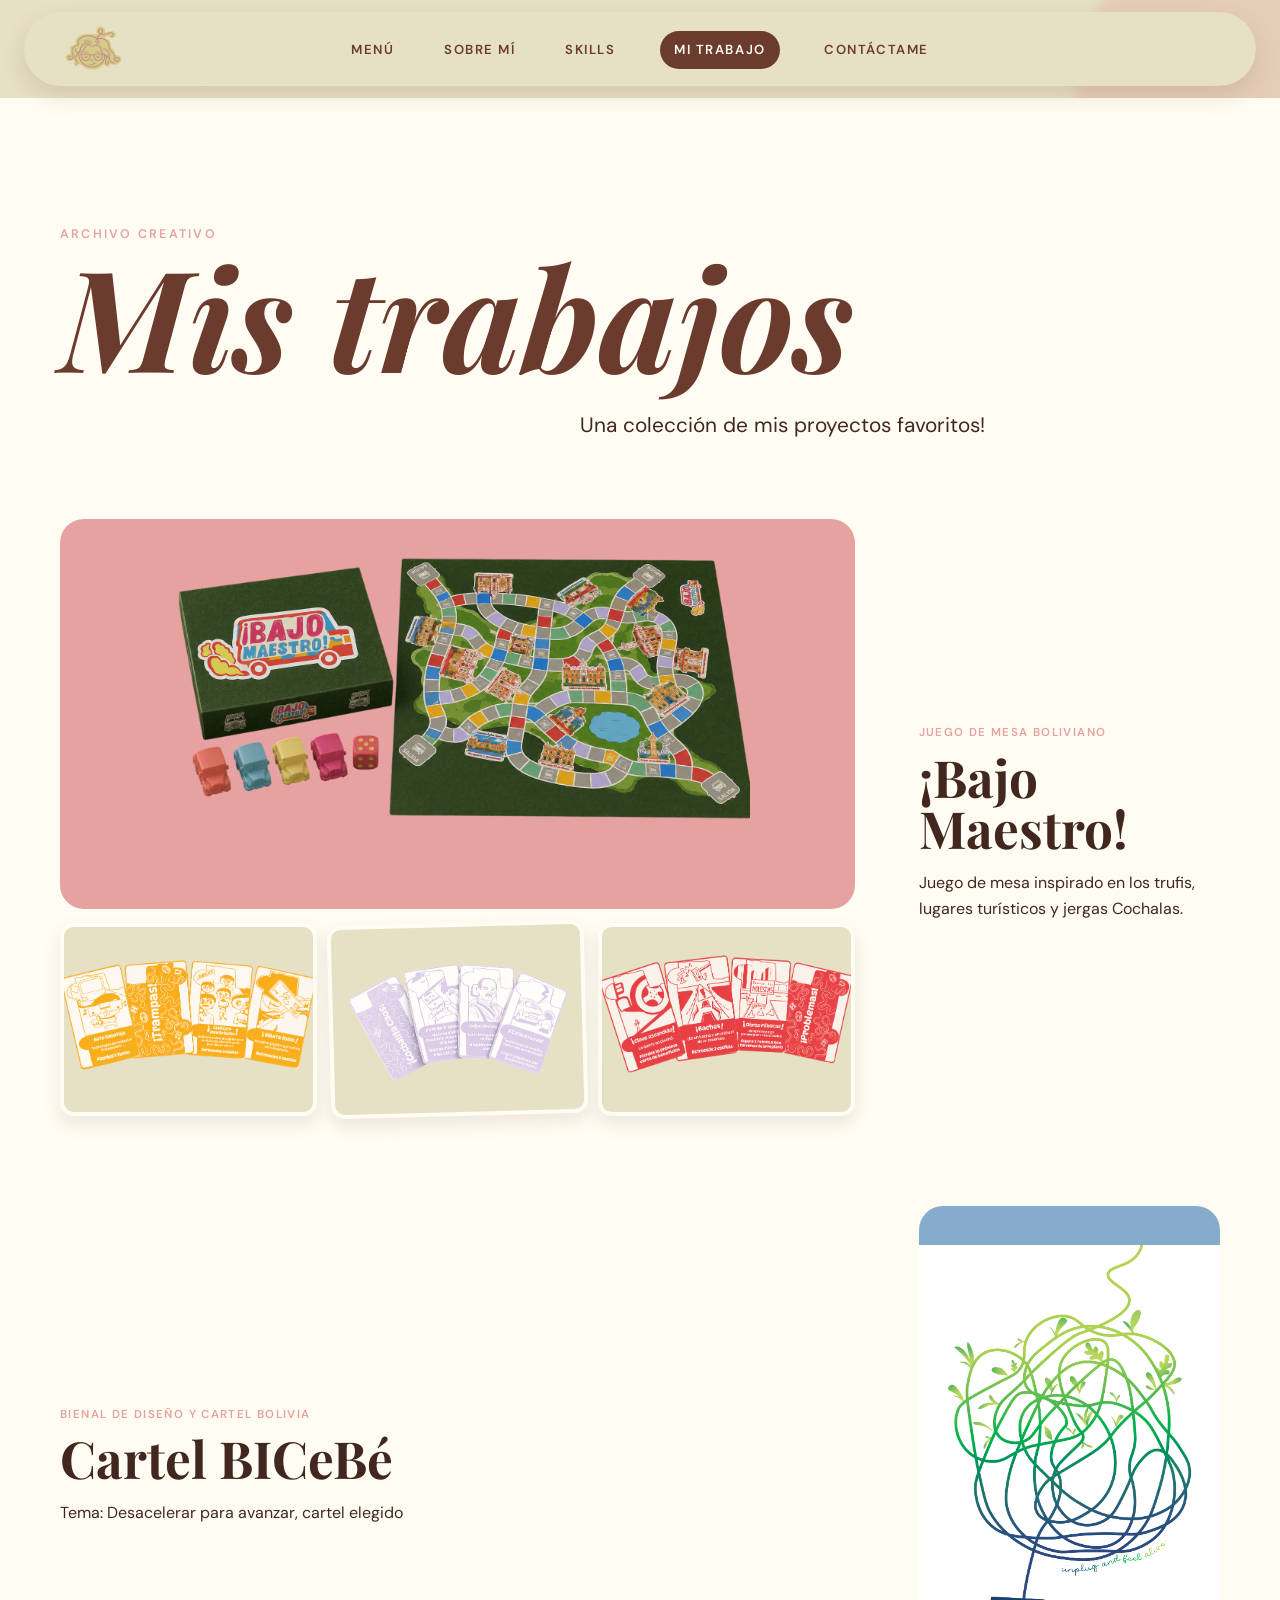
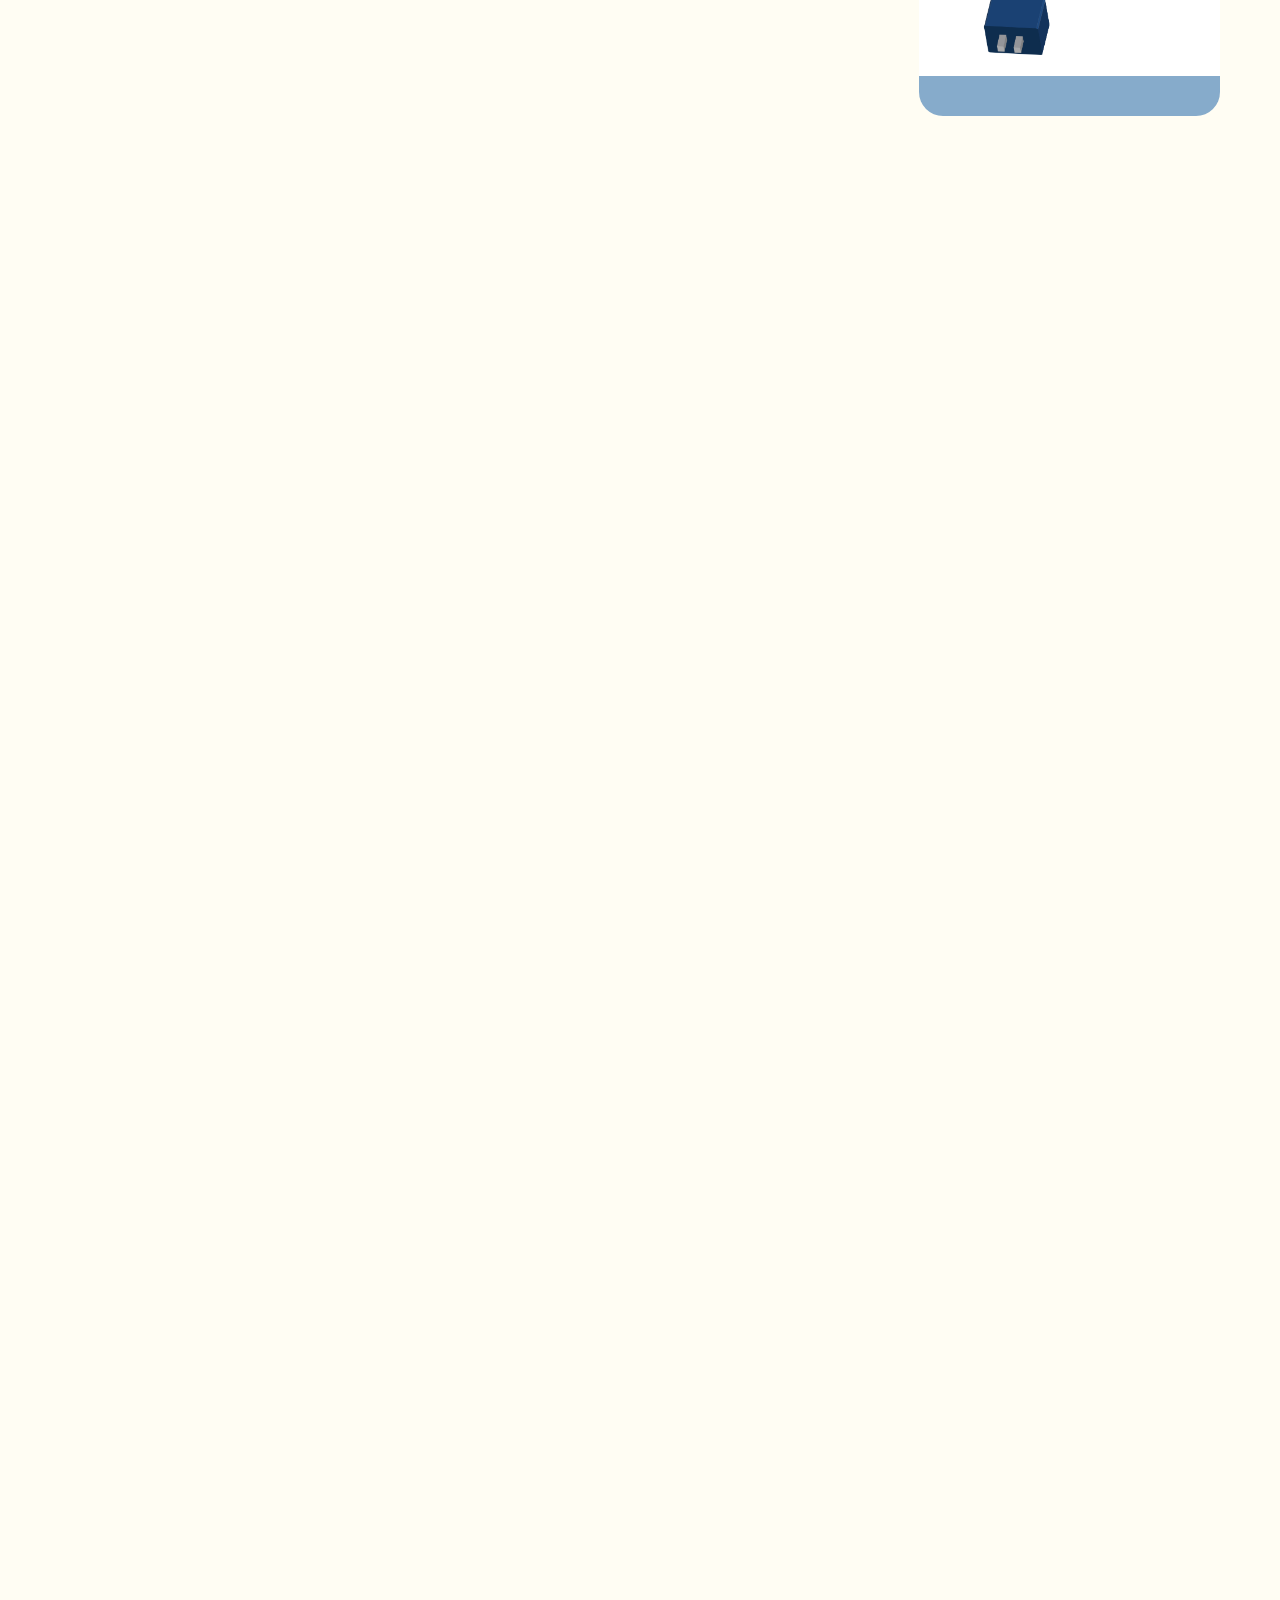
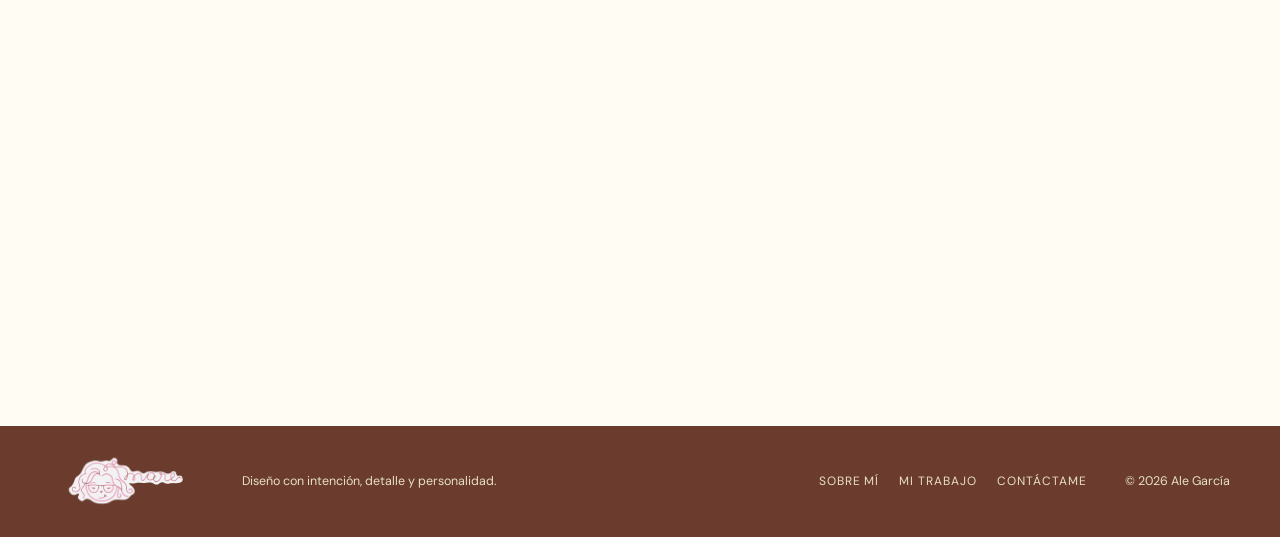
==== commit 068466c0: "Update work.html" ====
--- a/work.html
+++ b/work.html
@@ -135,4 +135,4 @@
   <script src="jquery-interactions.js"></script>
 </body>
 
-</html>+</html>
